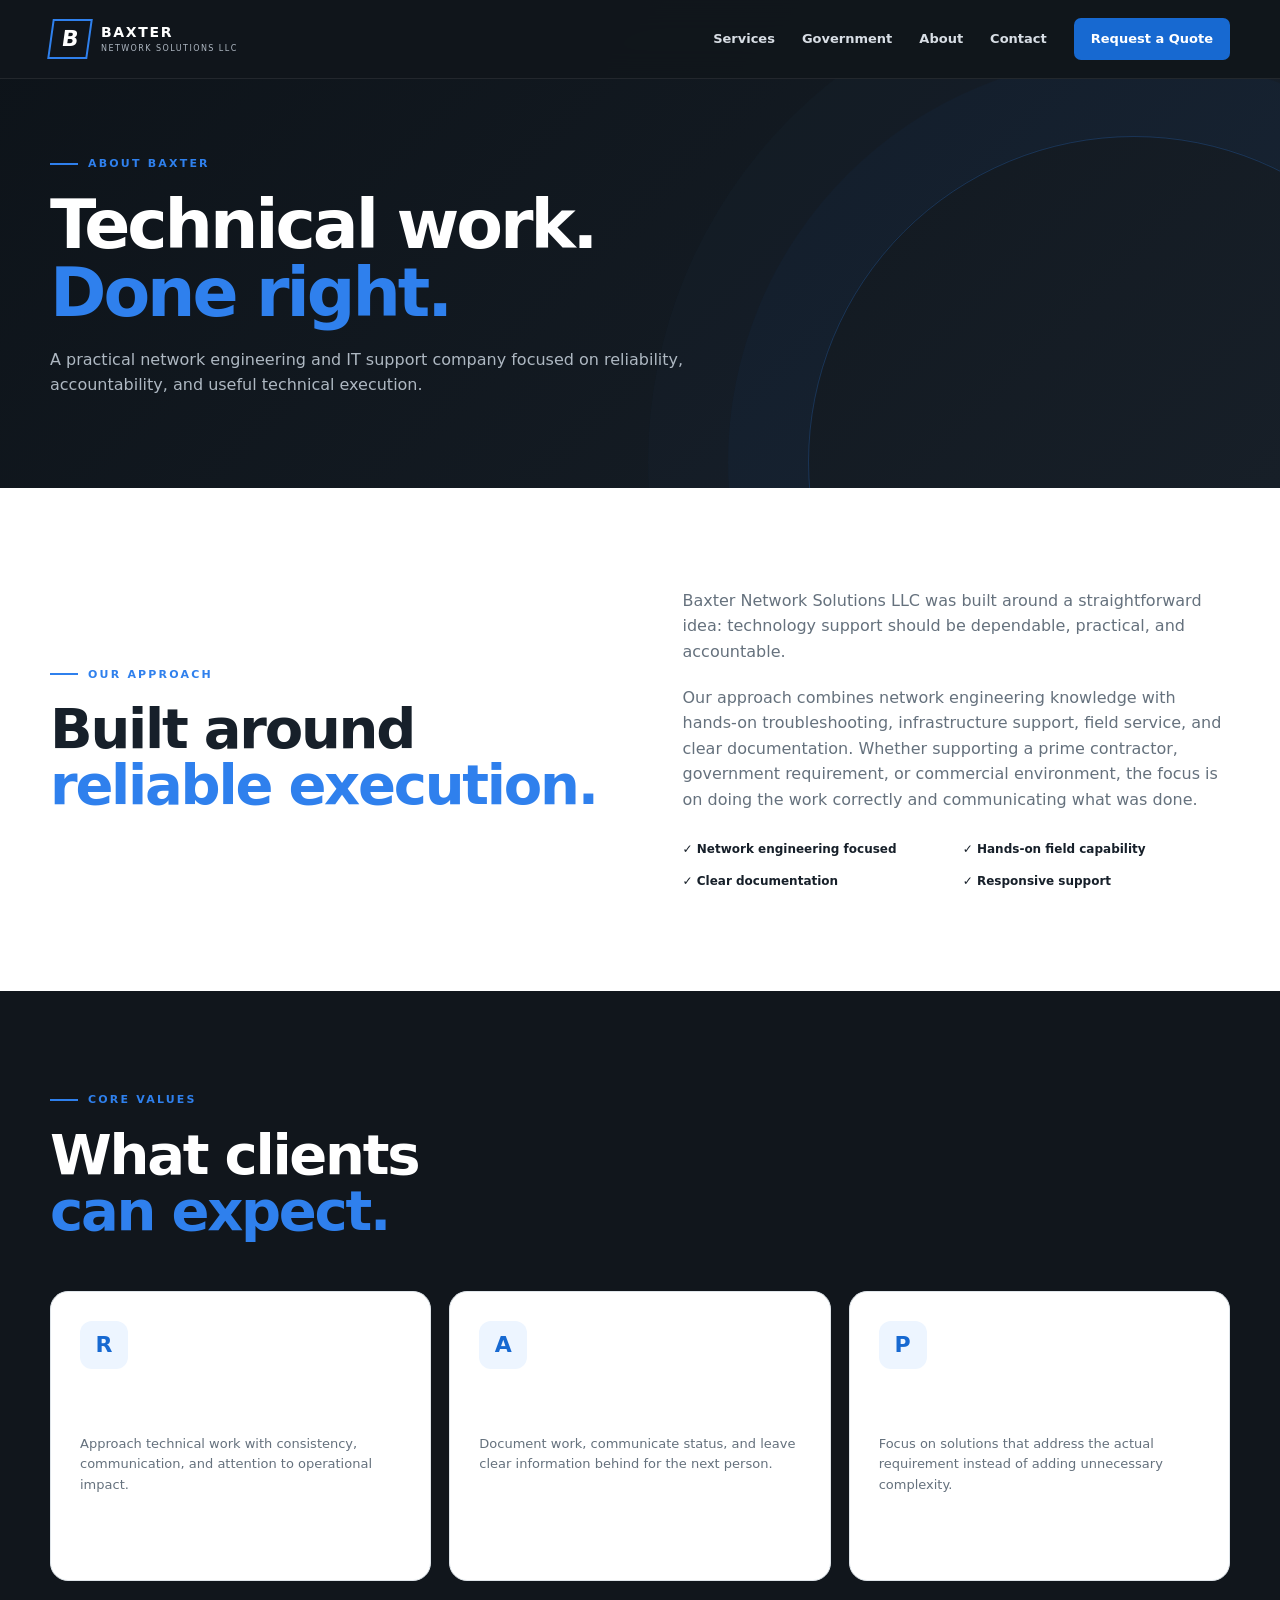
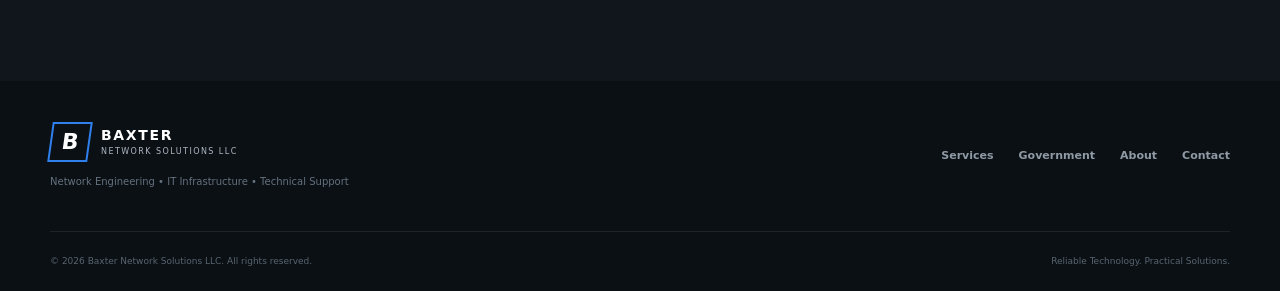
==== about.html @ efc76670 "Add files via upload" ====
<!DOCTYPE html><html lang="en"><head><meta charset="UTF-8"><meta name="viewport" content="width=device-width,initial-scale=1.0"><meta name="description" content="About | Baxter Network Solutions LLC"><meta name="theme-color" content="#11161c"><title>About | Baxter Network Solutions LLC</title><link rel="stylesheet" href="styles.css"></head><body><header class="site-header"><div class="container nav-wrap"><a class="brand" href="index.html"><span class="brand-mark">B</span><span class="brand-text"><strong>BAXTER</strong><small>NETWORK SOLUTIONS LLC</small></span></a><button class="menu-toggle" aria-label="Open navigation" aria-expanded="false"><span></span><span></span><span></span></button><nav class="nav"><a href="services.html">Services</a><a href="government.html">Government</a><a href="about.html">About</a><a href="contact.html">Contact</a><a class="nav-cta" href="contact.html">Request a Quote</a></nav></div></header>
<section class="page-title"><div class="container"><p class="eyebrow"><span></span> ABOUT BAXTER</p><h1>Technical work.<br><em>Done right.</em></h1><p>A practical network engineering and IT support company focused on reliability, accountability, and useful technical execution.</p></div></section>
<section class="section"><div class="container split"><div class="reveal"><p class="eyebrow"><span></span> OUR APPROACH</p><h2>Built around<br><em>reliable execution.</em></h2></div><div class="reveal"><p class="muted">Baxter Network Solutions LLC was built around a straightforward idea: technology support should be dependable, practical, and accountable.</p><p class="muted" style="margin-top:20px">Our approach combines network engineering knowledge with hands-on troubleshooting, infrastructure support, field service, and clear documentation. Whether supporting a prime contractor, government requirement, or commercial environment, the focus is on doing the work correctly and communicating what was done.</p><div class="check-list"><div>✓ Network engineering focused</div><div>✓ Hands-on field capability</div><div>✓ Clear documentation</div><div>✓ Responsive support</div></div></div></div></section>
<section class="section dark"><div class="container"><div class="section-head reveal"><div><p class="eyebrow"><span></span> CORE VALUES</p><h2>What clients<br><em>can expect.</em></h2></div></div><div class="cards"><article class="card reveal"><div class="icon">R</div><h3>Reliability</h3><p>Approach technical work with consistency, communication, and attention to operational impact.</p></article><article class="card reveal"><div class="icon">A</div><h3>Accountability</h3><p>Document work, communicate status, and leave clear information behind for the next person.</p></article><article class="card reveal"><div class="icon">P</div><h3>Practicality</h3><p>Focus on solutions that address the actual requirement instead of adding unnecessary complexity.</p></article></div></div></section>
<footer class="footer"><div class="container footer-top"><div class="footer-brand"><a class="brand" href="index.html"><span class="brand-mark">B</span><span class="brand-text"><strong>BAXTER</strong><small>NETWORK SOLUTIONS LLC</small></span></a><p>Network Engineering • IT Infrastructure • Technical Support</p></div><div class="footer-links"><a href="services.html">Services</a><a href="government.html">Government</a><a href="about.html">About</a><a href="contact.html">Contact</a></div></div><div class="container footer-bottom"><span>© <span id="year"></span> Baxter Network Solutions LLC. All rights reserved.</span><span>Reliable Technology. Practical Solutions.</span></div></footer><script src="script.js"></script></body></html>
---- styles.css ----
:root{--blue:#1769d1;--bright:#2f80ed;--silver:#aeb7c2;--light:#e4e9ee;--dark:#11161c;--dark2:#171e26;--dark3:#202a34;--text:#17202a;--muted:#65717d;--white:#fff;--max:1180px;--shadow:0 24px 70px rgba(17,22,28,.12)}
*{box-sizing:border-box;margin:0;padding:0}html{scroll-behavior:smooth}body{font-family:Inter,ui-sans-serif,system-ui,-apple-system,"Segoe UI",sans-serif;color:var(--text);line-height:1.6;overflow-x:hidden}a{text-decoration:none;color:inherit}.container{width:min(calc(100% - 40px),var(--max));margin:auto}
.site-header{position:fixed;top:0;left:0;right:0;z-index:1000;background:rgba(17,22,28,.96);backdrop-filter:blur(15px);border-bottom:1px solid rgba(255,255,255,.08)}.nav-wrap{min-height:78px;display:flex;align-items:center;justify-content:space-between}.brand{display:inline-flex;align-items:center;gap:11px;color:#fff}.brand-mark{width:40px;height:40px;display:grid;place-items:center;border:2px solid var(--bright);font-weight:900;font-size:22px;transform:skew(-8deg)}.brand-text{display:grid;line-height:1}.brand-text strong{letter-spacing:.12em;font-size:14px}.brand-text small{color:var(--silver);font-size:8px;letter-spacing:.18em;margin-top:6px}.nav{display:flex;align-items:center;gap:27px;color:#d8dee5;font-size:13px;font-weight:700}.nav a:hover{color:#fff}.nav-cta{background:var(--blue);padding:11px 17px;border-radius:7px;color:#fff!important}.menu-toggle{display:none;background:none;border:0;width:42px}.menu-toggle span{display:block;height:2px;background:#fff;margin:6px 0}
.hero{min-height:650px;padding-top:78px;background:radial-gradient(circle at 75% 45%,rgba(47,128,237,.22),transparent 27%),linear-gradient(135deg,#0d1319,#171f28 62%,#10161c);color:#fff;position:relative;overflow:hidden}.hero:after{content:"";position:absolute;inset:0;opacity:.12;background-image:linear-gradient(rgba(255,255,255,.2) 1px,transparent 1px),linear-gradient(90deg,rgba(255,255,255,.2) 1px,transparent 1px);background-size:55px 55px;mask-image:linear-gradient(to right,black,transparent 80%)}.hero-inner{min-height:572px;display:flex;align-items:center;position:relative;z-index:1}.eyebrow{color:var(--bright);font-size:11px;font-weight:850;letter-spacing:.2em;display:flex;align-items:center;gap:10px;margin-bottom:18px}.eyebrow span{width:28px;height:2px;background:currentColor}.hero h1{font-size:clamp(44px,6vw,72px);line-height:.98;letter-spacing:-.045em;max-width:820px}.hero h1 em,h1 em,h2 em{font-style:normal;color:var(--bright)}.hero p.lead{max-width:690px;color:#bdc6cf;font-size:17px;margin:25px 0 30px}.actions{display:flex;flex-wrap:wrap;gap:12px}.btn{display:inline-flex;align-items:center;justify-content:center;gap:12px;border-radius:7px;padding:14px 20px;font-size:13px;font-weight:850;transition:.25s}.btn-primary{background:var(--blue);color:#fff;box-shadow:0 12px 30px rgba(23,105,209,.28)}.btn-primary:hover{background:var(--bright);transform:translateY(-2px)}.btn-outline{border:1px solid rgba(255,255,255,.22);color:#fff}.btn-outline:hover{border-color:var(--bright);background:rgba(47,128,237,.08)}
.page-title{padding:155px 0 90px;background:linear-gradient(135deg,#0d1319,#171f28);color:#fff;position:relative;overflow:hidden}.page-title:after{content:"";position:absolute;right:-180px;bottom:-300px;width:650px;height:650px;border:1px solid rgba(47,128,237,.25);border-radius:50%;box-shadow:0 0 0 80px rgba(47,128,237,.03),0 0 0 160px rgba(47,128,237,.02)}.page-title h1{font-size:clamp(44px,6vw,68px);line-height:1;letter-spacing:-.045em;position:relative;z-index:1}.page-title p:not(.eyebrow){color:#aeb8c2;max-width:720px;margin-top:20px;position:relative;z-index:1}
.section{padding:100px 0}.section h2{font-size:clamp(36px,4.5vw,56px);line-height:1;letter-spacing:-.04em}.muted{color:var(--muted)}.section-head{display:grid;grid-template-columns:1fr .75fr;gap:60px;align-items:end;margin-bottom:52px}.section-head>p{color:var(--muted);font-size:15px}
.cards{display:grid;grid-template-columns:repeat(3,1fr);gap:18px}.card{border:1px solid #dfe5ea;border-radius:18px;padding:29px;min-height:290px;background:#fff;transition:.3s}.card:hover{transform:translateY(-6px);box-shadow:var(--shadow);border-color:#bfd6f5}.icon{width:48px;height:48px;border-radius:12px;background:#edf5ff;color:var(--blue);display:grid;place-items:center;font-size:22px;font-weight:900;margin-bottom:23px}.card h3{font-size:20px;margin-bottom:10px}.card p{font-size:13px;color:var(--muted);margin-bottom:18px}.card a{font-size:11px;color:var(--blue);font-weight:850}
.dark{background:var(--dark);color:#fff}.dark .muted{color:#aab5c0}.split{display:grid;grid-template-columns:1fr 1fr;gap:85px;align-items:center}.check-list{display:grid;grid-template-columns:1fr 1fr;gap:13px;margin-top:27px}.check-list div{font-size:12px;font-weight:750}.check-list span{color:var(--bright);margin-right:7px}
.panel{background:#171e26;border:1px solid rgba(255,255,255,.1);border-radius:18px;overflow:hidden}.panel-head{display:flex;justify-content:space-between;padding:18px 22px;border-bottom:1px solid rgba(255,255,255,.08);font-size:9px;letter-spacing:.15em;color:#8e9aa6}.panel-row{display:flex;justify-content:space-between;gap:20px;padding:18px 22px;border-bottom:1px solid rgba(255,255,255,.07);font-size:12px}.panel-row span{color:#8e9aa6}.panel-row strong{color:#f3f6f8}.badge{color:#71d99c}.badge i{display:inline-block;width:6px;height:6px;background:#71d99c;border-radius:50%;margin-right:6px}
.contact{background:#eef3f7}.contact-grid{display:grid;grid-template-columns:1fr .8fr;gap:80px;align-items:center}.contact-card{background:#fff;border-radius:18px;padding:28px;box-shadow:var(--shadow)}.contact-item{display:flex;align-items:center;gap:15px;padding:14px 0;border-bottom:1px solid #e7ebef}.contact-icon{width:40px;height:40px;border-radius:10px;background:#edf5ff;color:var(--blue);display:grid;place-items:center;font-weight:900}.contact-item span:last-child{display:grid;gap:2px}.contact-item small{font-size:8px;letter-spacing:.16em;color:#8996a2}.contact-item strong{font-size:13px;overflow-wrap:anywhere}.full{width:100%;margin-top:20px}
.footer{background:#0b1015;color:#8f9aa5}.footer-top{min-height:150px;display:flex;justify-content:space-between;align-items:center;gap:30px}.footer-brand p{font-size:10px;margin-top:12px;color:#64717d}.footer-links{display:flex;gap:25px;font-size:11px;font-weight:700}.footer-links a:hover{color:#fff}.footer-bottom{border-top:1px solid rgba(255,255,255,.08);min-height:60px;display:flex;align-items:center;justify-content:space-between;font-size:9px;color:#596570}
.form-grid{display:grid;grid-template-columns:1fr 1fr;gap:16px}.field{display:grid;gap:7px}.field.full-field{grid-column:1/-1}.field label{font-size:10px;font-weight:850;letter-spacing:.1em;text-transform:uppercase}.field input,.field select,.field textarea{width:100%;border:1px solid #d8e0e6;border-radius:8px;padding:13px;font:inherit;font-size:13px;outline:none}.field input:focus,.field select:focus,.field textarea:focus{border-color:var(--blue);box-shadow:0 0 0 3px rgba(47,128,237,.1)}.field textarea{min-height:140px;resize:vertical}
.reveal{opacity:0;transform:translateY(20px);transition:.7s}.reveal.visible{opacity:1;transform:none}
@media(max-width:900px){.nav{display:none;position:absolute;top:78px;left:14px;right:14px;background:#11161c;padding:18px;border:1px solid rgba(255,255,255,.1);border-radius:12px;flex-direction:column;align-items:stretch}.nav.open{display:flex}.nav a{padding:9px}.nav-cta{text-align:center}.menu-toggle{display:block}.section-head,.split,.contact-grid{grid-template-columns:1fr;gap:35px}.cards{grid-template-columns:repeat(2,1fr)}.hero-inner{min-height:560px}}
@media(max-width:620px){.container{width:min(calc(100% - 28px),var(--max))}.hero h1,.page-title h1{font-size:44px}.cards{grid-template-columns:1fr}.check-list,.form-grid{grid-template-columns:1fr}.field.full-field{grid-column:auto}.footer-top,.footer-bottom{flex-direction:column;align-items:flex-start;justify-content:center;padding:25px 0}.footer-links{flex-wrap:wrap}.section{padding:78px 0}}
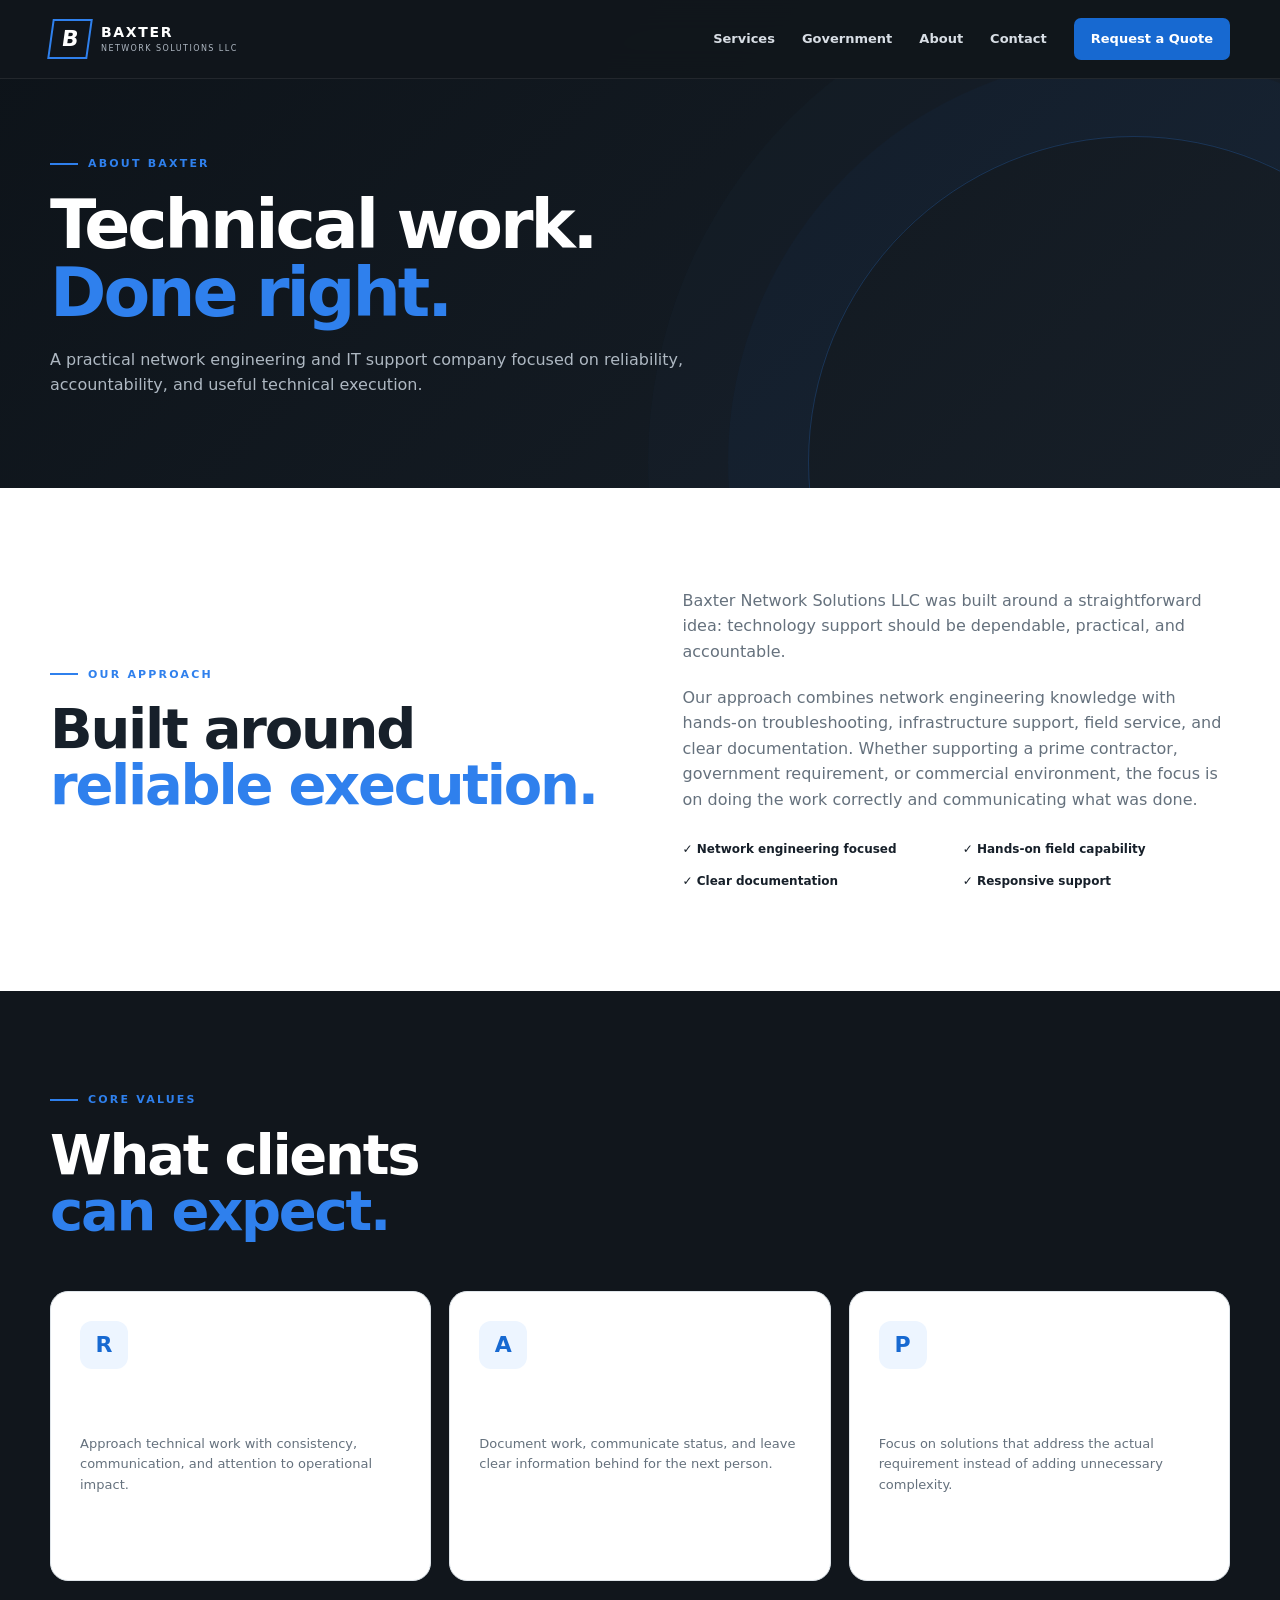
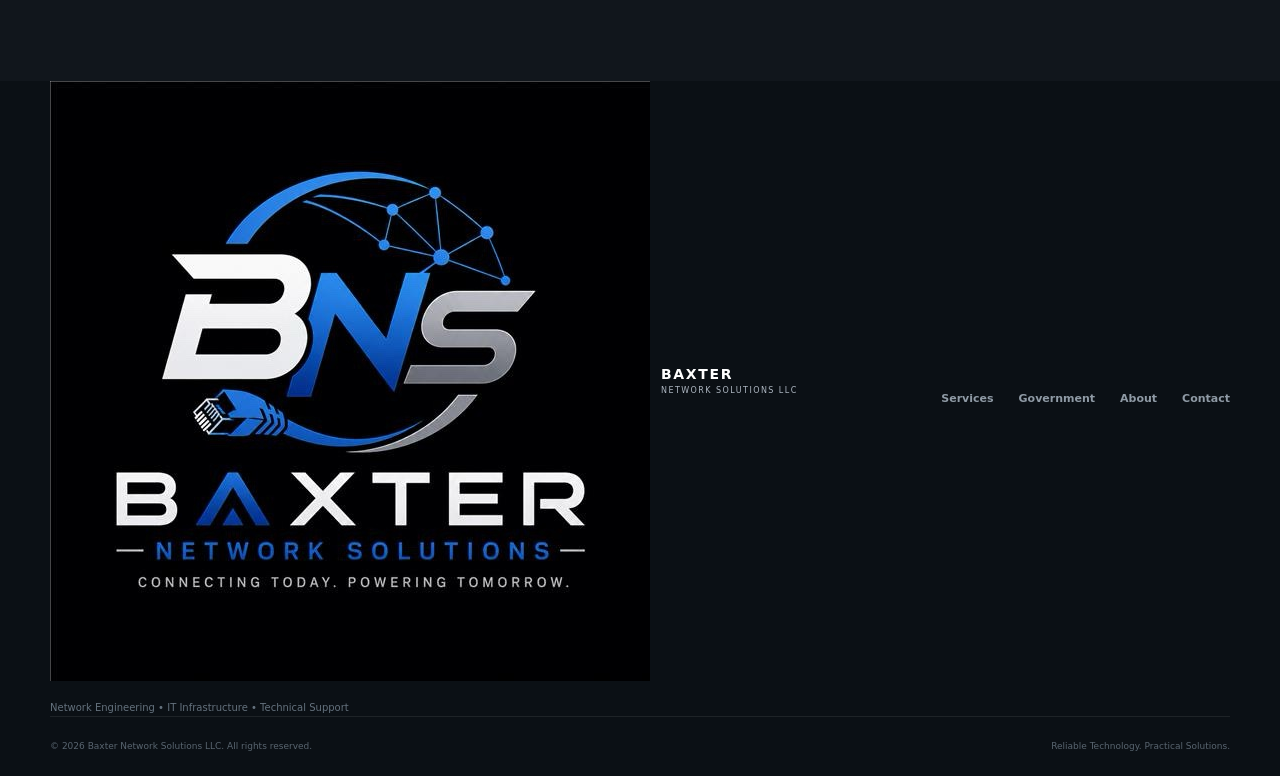
==== commit 4131106c: "Update about.html" ====
--- a/about.html
+++ b/about.html
@@ -2,4 +2,12 @@
 <section class="page-title"><div class="container"><p class="eyebrow"><span></span> ABOUT BAXTER</p><h1>Technical work.<br><em>Done right.</em></h1><p>A practical network engineering and IT support company focused on reliability, accountability, and useful technical execution.</p></div></section>
 <section class="section"><div class="container split"><div class="reveal"><p class="eyebrow"><span></span> OUR APPROACH</p><h2>Built around<br><em>reliable execution.</em></h2></div><div class="reveal"><p class="muted">Baxter Network Solutions LLC was built around a straightforward idea: technology support should be dependable, practical, and accountable.</p><p class="muted" style="margin-top:20px">Our approach combines network engineering knowledge with hands-on troubleshooting, infrastructure support, field service, and clear documentation. Whether supporting a prime contractor, government requirement, or commercial environment, the focus is on doing the work correctly and communicating what was done.</p><div class="check-list"><div>✓ Network engineering focused</div><div>✓ Hands-on field capability</div><div>✓ Clear documentation</div><div>✓ Responsive support</div></div></div></div></section>
 <section class="section dark"><div class="container"><div class="section-head reveal"><div><p class="eyebrow"><span></span> CORE VALUES</p><h2>What clients<br><em>can expect.</em></h2></div></div><div class="cards"><article class="card reveal"><div class="icon">R</div><h3>Reliability</h3><p>Approach technical work with consistency, communication, and attention to operational impact.</p></article><article class="card reveal"><div class="icon">A</div><h3>Accountability</h3><p>Document work, communicate status, and leave clear information behind for the next person.</p></article><article class="card reveal"><div class="icon">P</div><h3>Practicality</h3><p>Focus on solutions that address the actual requirement instead of adding unnecessary complexity.</p></article></div></div></section>
-<footer class="footer"><div class="container footer-top"><div class="footer-brand"><a class="brand" href="index.html"><span class="brand-mark">B</span><span class="brand-text"><strong>BAXTER</strong><small>NETWORK SOLUTIONS LLC</small></span></a><p>Network Engineering • IT Infrastructure • Technical Support</p></div><div class="footer-links"><a href="services.html">Services</a><a href="government.html">Government</a><a href="about.html">About</a><a href="contact.html">Contact</a></div></div><div class="container footer-bottom"><span>© <span id="year"></span> Baxter Network Solutions LLC. All rights reserved.</span><span>Reliable Technology. Practical Solutions.</span></div></footer><script src="script.js"></script></body></html>+<footer class="footer"><div class="container footer-top"><div class="footer-brand"><a class="brand" href="index.html"
+   aria-label="Baxter Network Solutions home">
+  <img src="Logo.jpg"
+       alt="Baxter Network Solutions LLC logo">
+  <span class="brand-text">
+    <strong>BAXTER</strong>
+    <small>NETWORK SOLUTIONS LLC</small>
+  </span>
+</a><p>Network Engineering • IT Infrastructure • Technical Support</p></div><div class="footer-links"><a href="services.html">Services</a><a href="government.html">Government</a><a href="about.html">About</a><a href="contact.html">Contact</a></div></div><div class="container footer-bottom"><span>© <span id="year"></span> Baxter Network Solutions LLC. All rights reserved.</span><span>Reliable Technology. Practical Solutions.</span></div></footer><script src="script.js"></script></body></html>
--- a/styles.css
+++ b/styles.css
@@ -14,3 +14,206 @@
 .reveal{opacity:0;transform:translateY(20px);transition:.7s}.reveal.visible{opacity:1;transform:none}
 @media(max-width:900px){.nav{display:none;position:absolute;top:78px;left:14px;right:14px;background:#11161c;padding:18px;border:1px solid rgba(255,255,255,.1);border-radius:12px;flex-direction:column;align-items:stretch}.nav.open{display:flex}.nav a{padding:9px}.nav-cta{text-align:center}.menu-toggle{display:block}.section-head,.split,.contact-grid{grid-template-columns:1fr;gap:35px}.cards{grid-template-columns:repeat(2,1fr)}.hero-inner{min-height:560px}}
 @media(max-width:620px){.container{width:min(calc(100% - 28px),var(--max))}.hero h1,.page-title h1{font-size:44px}.cards{grid-template-columns:1fr}.check-list,.form-grid{grid-template-columns:1fr}.field.full-field{grid-column:auto}.footer-top,.footer-bottom{flex-direction:column;align-items:flex-start;justify-content:center;padding:25px 0}.footer-links{flex-wrap:wrap}.section{padding:78px 0}}
+
+/* Mobile hero layout repair — preserve existing animations */
+@media (max-width: 620px) {
+  .hero {
+    overflow: hidden;
+  }
+
+  .hero-inner {
+    display: flex;
+    flex-direction: column;
+    align-items: stretch;
+    justify-content: center;
+    gap: 28px;
+    min-height: auto;
+    padding-top: 110px;
+    padding-bottom: 60px;
+  }
+
+  .hero-inner > * {
+    width: 100%;
+    max-width: 100%;
+    min-width: 0;
+    margin-left: 0;
+    margin-right: 0;
+  }
+
+  .hero h1 {
+    max-width: 100%;
+    font-size: clamp(38px, 10vw, 48px);
+    overflow-wrap: anywhere;
+  }
+
+  .hero .lead {
+    width: 100%;
+    max-width: 100%;
+    overflow-wrap: anywhere;
+  }
+
+  .hero .eyebrow {
+    max-width: 100%;
+    font-size: 10px;
+    letter-spacing: 0.12em;
+    overflow-wrap: anywhere;
+  }
+
+  .hero .actions {
+    display: flex;
+    flex-wrap: wrap;
+    gap: 12px;
+  }
+
+  .hero .actions .btn {
+    max-width: 100%;
+  }
+}
+
+/* BNS animated orbital logo background */
+.hero {
+  isolation: isolate;
+}
+
+.hero-logo-orbit {
+  position: absolute;
+  z-index: 0;
+  top: 50%;
+  right: 4%;
+  width: min(44vw, 510px);
+  aspect-ratio: 1;
+  transform: translateY(-50%);
+  display: grid;
+  place-items: center;
+  pointer-events: none;
+  opacity: 0.76;
+  -webkit-mask-image: linear-gradient(to right, transparent 0%, black 25%);
+  mask-image: linear-gradient(to right, transparent 0%, black 25%);
+}
+
+.orbit-ring {
+  position: absolute;
+  inset: 8%;
+  border: 1px solid rgba(157, 199, 237, 0.28);
+  border-radius: 50%;
+}
+
+.orbit-ring-one {
+  animation: bns-orbit-spin 34s linear infinite;
+}
+
+.orbit-ring-two {
+  inset: 20%;
+  border-color: rgba(199, 208, 217, 0.38);
+  border-style: dashed;
+  animation: bns-orbit-spin 48s linear infinite reverse;
+}
+
+.orbit-ring-three {
+  inset: 32%;
+  border: 1px solid rgba(64, 139, 224, 0.55);
+  box-shadow: 0 0 30px rgba(47, 128, 237, 0.12);
+  animation: bns-orbit-pulse 5s ease-in-out infinite;
+}
+
+.orbit-logo {
+  position: relative;
+  z-index: 2;
+  display: grid;
+  place-items: center;
+  width: 27%;
+  aspect-ratio: 1;
+  padding: 10px;
+  border: 1px solid rgba(199, 208, 217, 0.5);
+  border-radius: 24%;
+  background: rgba(16, 25, 35, 0.92);
+  box-shadow:
+    0 0 35px rgba(47, 128, 237, 0.24),
+    0 0 90px rgba(47, 128, 237, 0.12);
+  animation: bns-logo-float 6s ease-in-out infinite;
+}
+
+.orbit-logo img {
+  display: block;
+  width: 100%;
+  height: 100%;
+  object-fit: contain;
+  border-radius: 8%;
+}
+
+.orbit-node {
+  position: absolute;
+  z-index: 3;
+  width: 10px;
+  height: 10px;
+  border: 2px solid #a9c9e8;
+  border-radius: 50%;
+  background: #2f80ed;
+  box-shadow: 0 0 16px rgba(47, 128, 237, 0.85);
+}
+
+.orbit-node-one {
+  top: 12%;
+  left: 45%;
+  animation: bns-node-glow 3s ease-in-out infinite;
+}
+
+.orbit-node-two {
+  right: 12%;
+  bottom: 28%;
+  animation: bns-node-glow 3s ease-in-out 1s infinite;
+}
+
+.orbit-node-three {
+  left: 16%;
+  bottom: 24%;
+  animation: bns-node-glow 3s ease-in-out 2s infinite;
+}
+
+@keyframes bns-orbit-spin {
+  to { rotate: 360deg; }
+}
+
+@keyframes bns-logo-float {
+  0%, 100% { translate: 0 0; }
+  50% { translate: 0 -9px; }
+}
+
+@keyframes bns-orbit-pulse {
+  0%, 100% { scale: 1; opacity: 0.65; }
+  50% { scale: 1.06; opacity: 1; }
+}
+
+@keyframes bns-node-glow {
+  0%, 100% { opacity: 0.55; }
+  50% { opacity: 1; box-shadow: 0 0 24px #2f80ed; }
+}
+
+/* Keep the effect behind text on smaller screens */
+@media (max-width: 620px) {
+  .hero-logo-orbit {
+    top: 40%;
+    right: -22%;
+    width: 90vw;
+    opacity: 0.25;
+    -webkit-mask-image: none;
+    mask-image: none;
+  }
+
+  .orbit-logo {
+    width: 25%;
+    padding: 7px;
+  }
+
+  .orbit-node {
+    width: 7px;
+    height: 7px;
+  }
+}
+
+@media (prefers-reduced-motion: reduce) {
+  .hero-logo-orbit *,
+  .orbit-logo {
+    animation: none !important;
+  }
+}
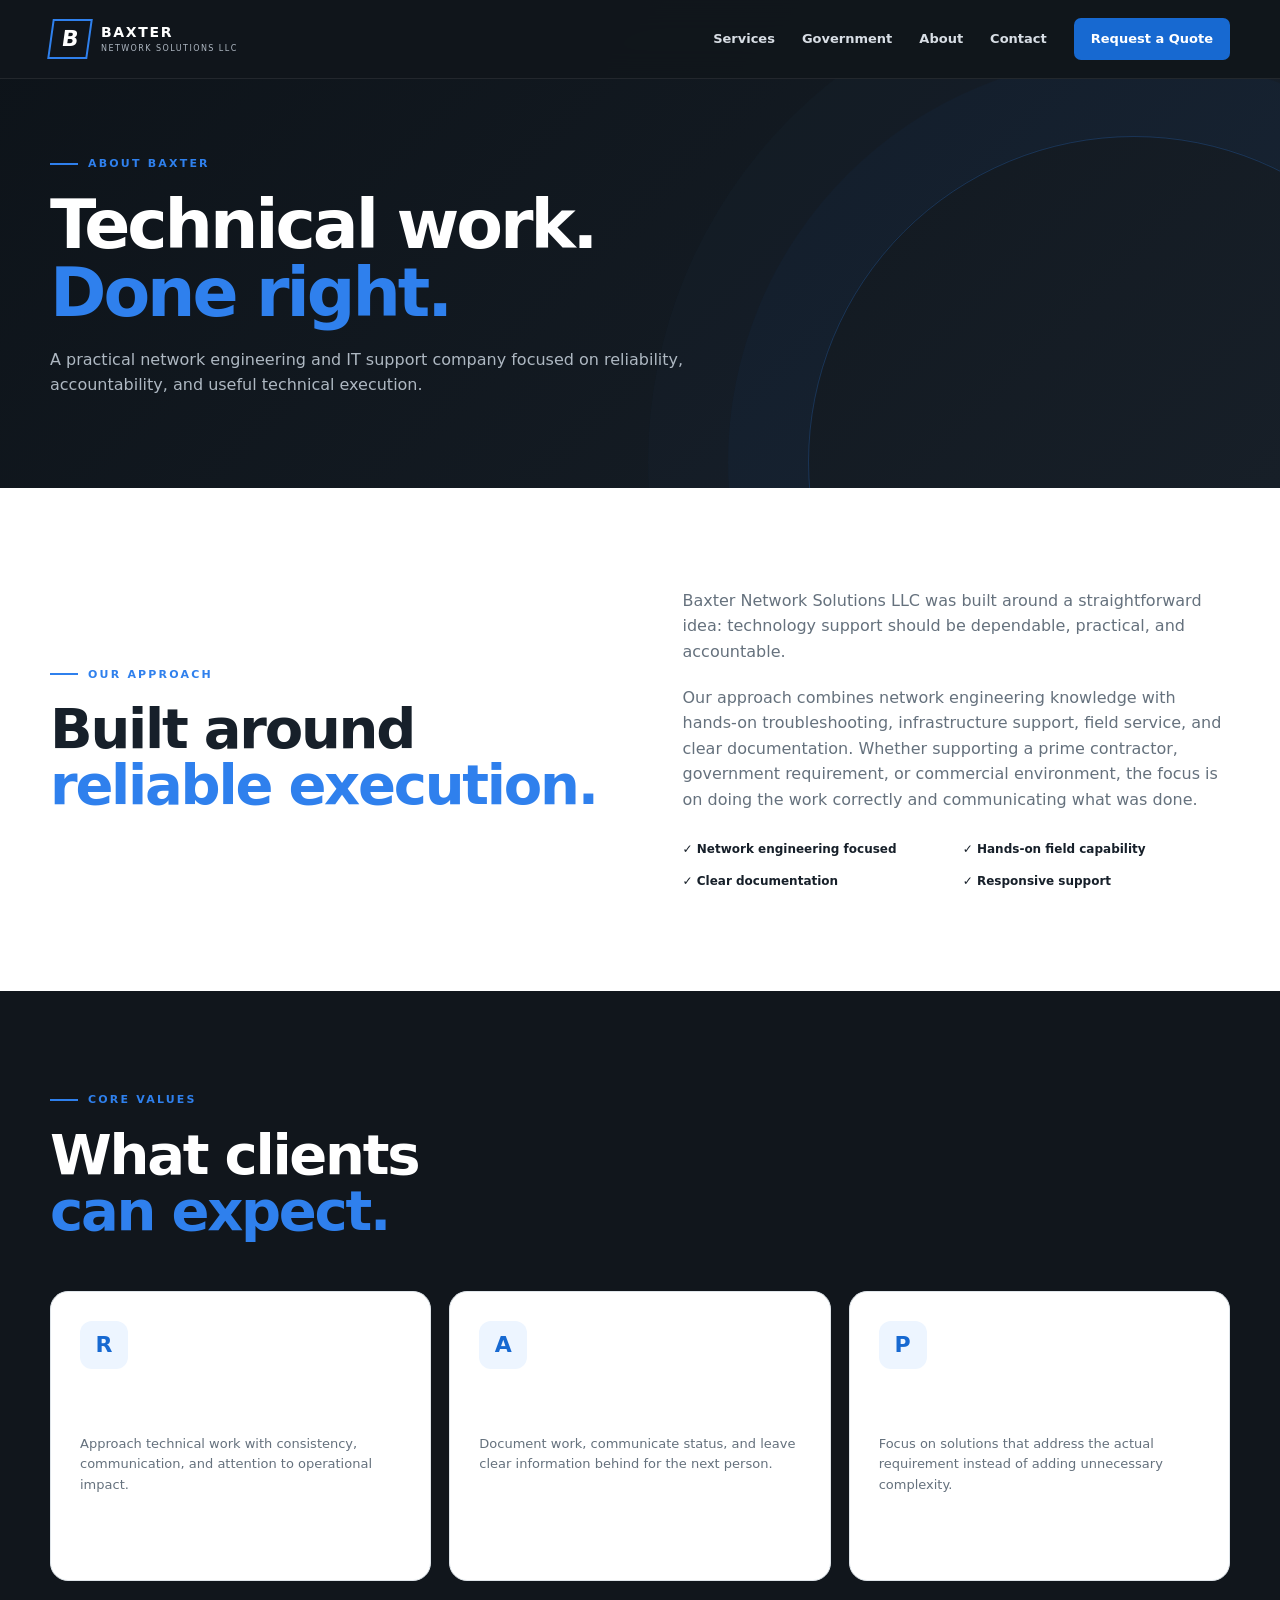
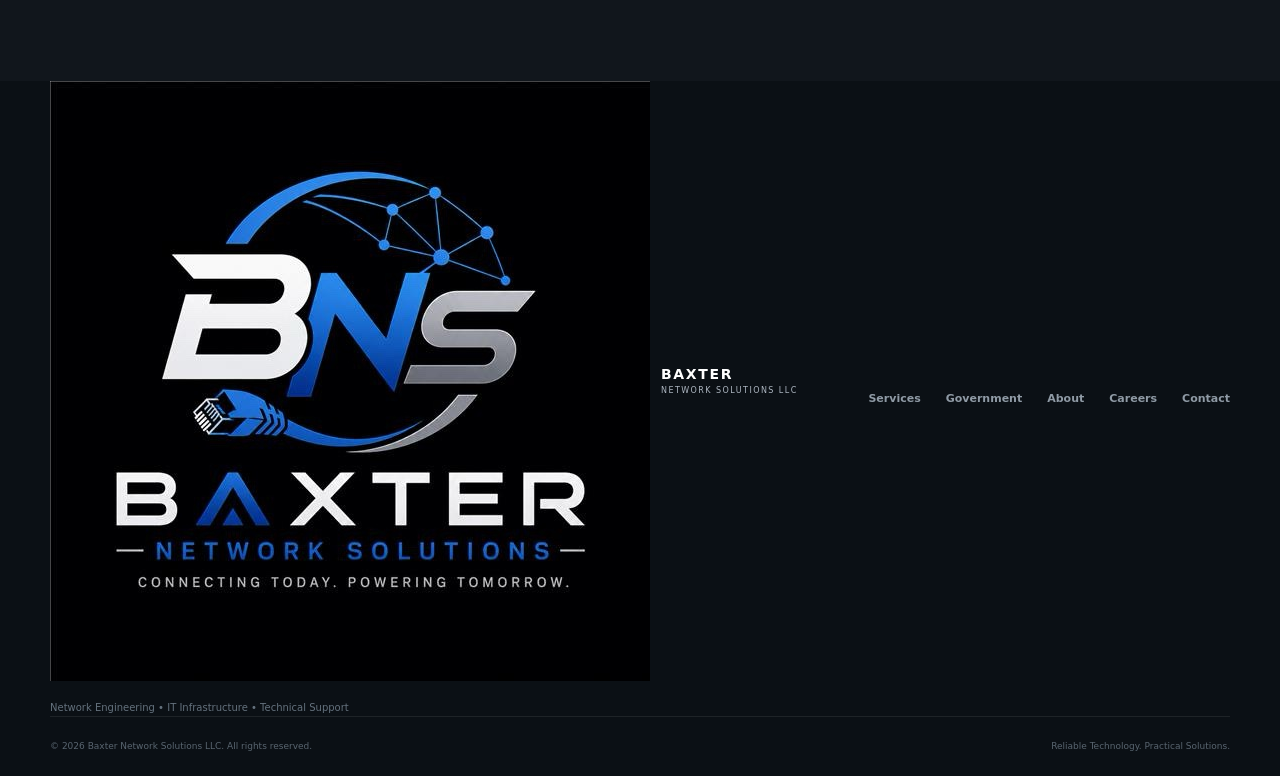
==== commit 5f7f1b43: "Update about.html" ====
--- a/about.html
+++ b/about.html
@@ -10,4 +10,4 @@
     <strong>BAXTER</strong>
     <small>NETWORK SOLUTIONS LLC</small>
   </span>
-</a><p>Network Engineering • IT Infrastructure • Technical Support</p></div><div class="footer-links"><a href="services.html">Services</a><a href="government.html">Government</a><a href="about.html">About</a><a href="contact.html">Contact</a></div></div><div class="container footer-bottom"><span>© <span id="year"></span> Baxter Network Solutions LLC. All rights reserved.</span><span>Reliable Technology. Practical Solutions.</span></div></footer><script src="script.js"></script></body></html>
+</a><p>Network Engineering • IT Infrastructure • Technical Support</p></div><div class="footer-links"><a href="services.html">Services</a><a href="government.html">Government</a><a href="about.html">About</a><a href="careers.html">Careers</a><a href="contact.html">Contact</a></div></div><div class="container footer-bottom"><span>© <span id="year"></span> Baxter Network Solutions LLC. All rights reserved.</span><span>Reliable Technology. Practical Solutions.</span></div></footer><script src="script.js"></script></body></html>
--- a/styles.css
+++ b/styles.css
@@ -216,4 +216,23 @@
   .orbit-logo {
     animation: none !important;
   }
-}
+ /* Consistent company logo across every page */
+.brand img {
+  display: block;
+  width: 46px;
+  height: 46px;
+  object-fit: contain;
+  flex-shrink: 0;
+}
+
+.footer .brand img {
+  width: 50px;
+  height: 50px;
+  object-fit: contain;
+  border-radius: 5px;
+}
+
+.brand-mark {
+  display: none;
+} 
+}
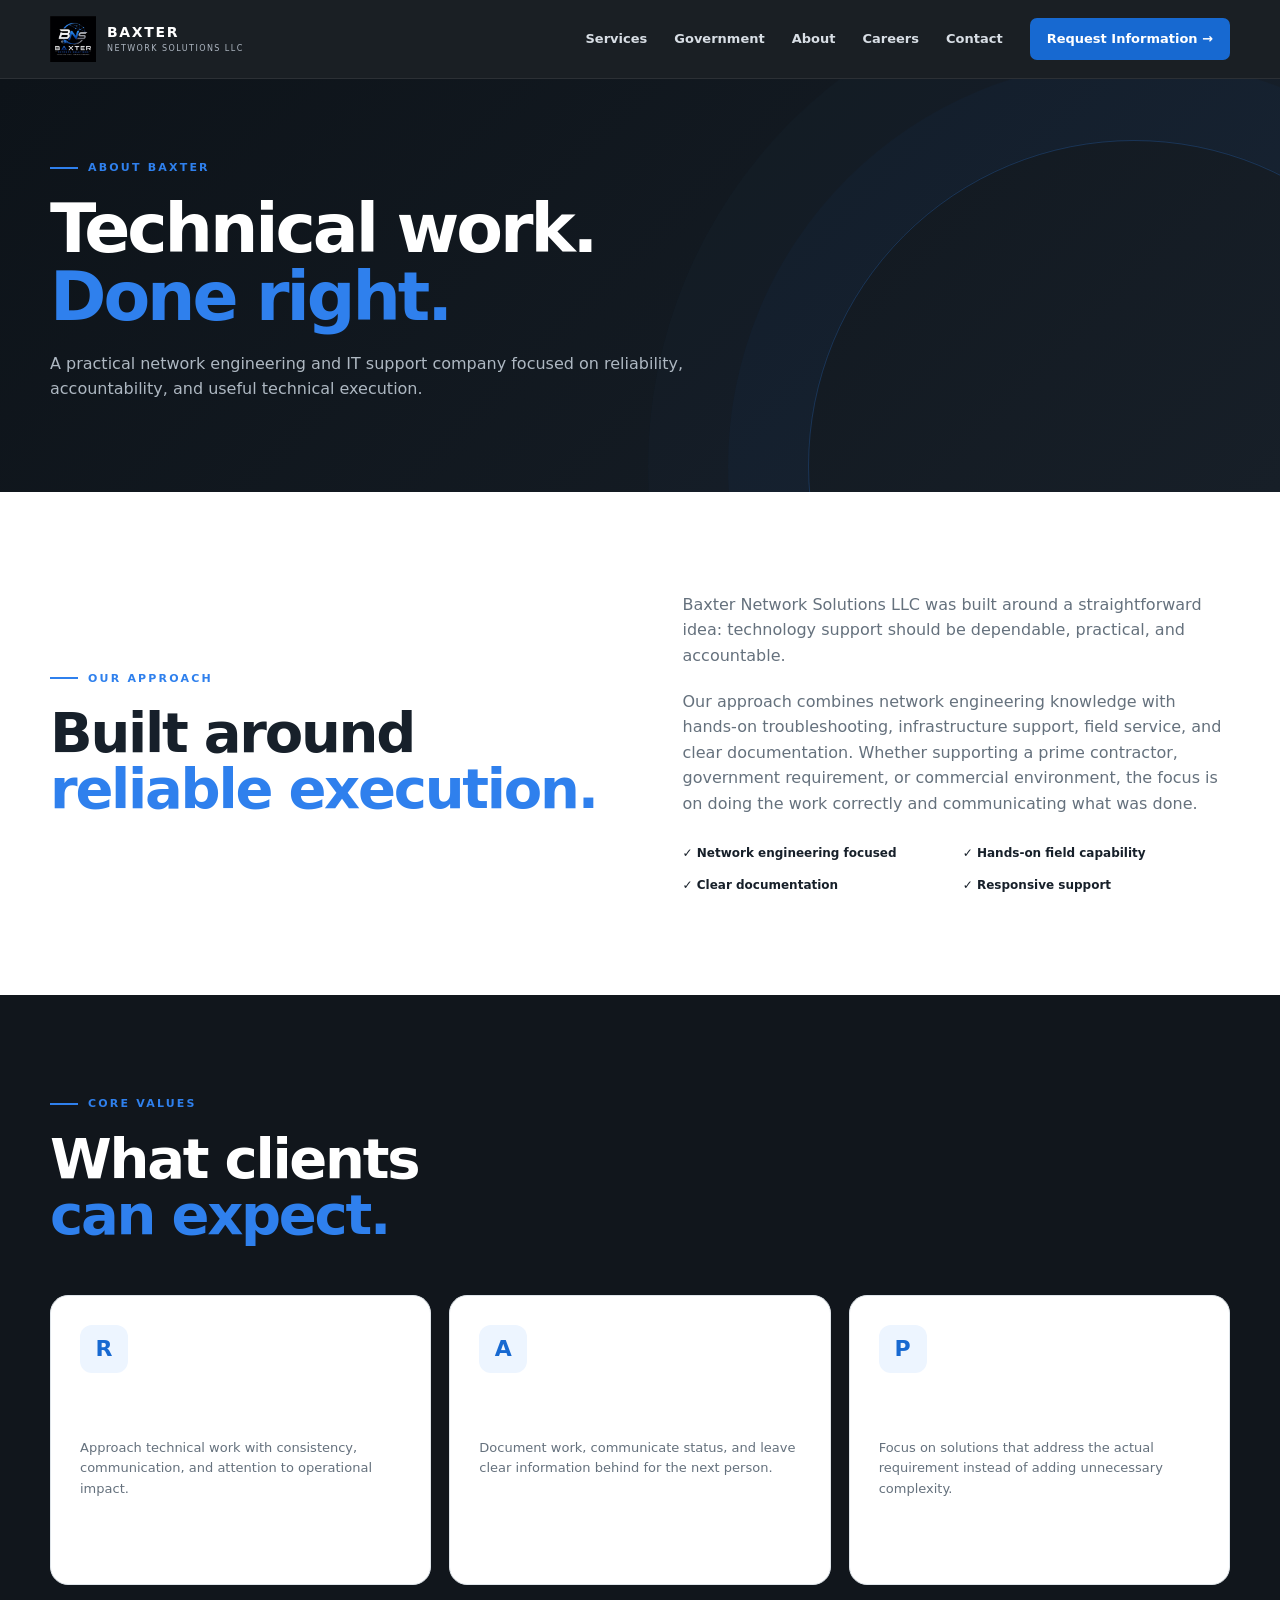
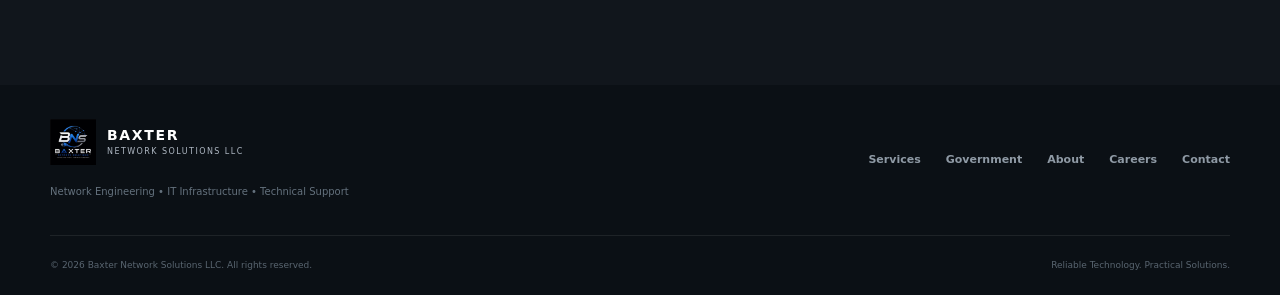
==== commit c3e78a77: "Update about.html" ====
--- a/about.html
+++ b/about.html
@@ -1,4 +1,29 @@
-<!DOCTYPE html><html lang="en"><head><meta charset="UTF-8"><meta name="viewport" content="width=device-width,initial-scale=1.0"><meta name="description" content="About | Baxter Network Solutions LLC"><meta name="theme-color" content="#11161c"><title>About | Baxter Network Solutions LLC</title><link rel="stylesheet" href="styles.css"></head><body><header class="site-header"><div class="container nav-wrap"><a class="brand" href="index.html"><span class="brand-mark">B</span><span class="brand-text"><strong>BAXTER</strong><small>NETWORK SOLUTIONS LLC</small></span></a><button class="menu-toggle" aria-label="Open navigation" aria-expanded="false"><span></span><span></span><span></span></button><nav class="nav"><a href="services.html">Services</a><a href="government.html">Government</a><a href="about.html">About</a><a href="contact.html">Contact</a><a class="nav-cta" href="contact.html">Request a Quote</a></nav></div></header>
+<!DOCTYPE html><html lang="en"><head><meta charset="UTF-8"><meta name="viewport" content="width=device-width,initial-scale=1.0"><meta name="description" content="About | Baxter Network Solutions LLC"><meta name="theme-color" content="#11161c"><title>About | Baxter Network Solutions LLC</title><link rel="stylesheet" href="styles.css"></head><body>
+<header class="site-header">
+  <div class="container nav-wrap">
+    <a class="brand" href="index.html" aria-label="Baxter Network Solutions home">
+      <img src="Logo.jpg" alt="Baxter Network Solutions LLC logo">
+      <span class="brand-text">
+        <strong>BAXTER</strong>
+        <small>NETWORK SOLUTIONS LLC</small>
+      </span>
+    </a>
+
+    <button class="menu-toggle" type="button"
+      aria-label="Open navigation" aria-expanded="false"
+      aria-controls="primary-nav">☰</button>
+
+    <nav class="nav" id="primary-nav" aria-label="Main navigation">
+      <a href="services.html">Services</a>
+      <a href="government.html">Government</a>
+      <a href="about.html">About</a>
+      <a href="careers.html">Careers</a>
+      <a href="contact.html">Contact</a>
+      <a class="nav-cta" href="contact.html">Request Information →</a>
+    </nav>
+  </div>
+</header>
+
 <section class="page-title"><div class="container"><p class="eyebrow"><span></span> ABOUT BAXTER</p><h1>Technical work.<br><em>Done right.</em></h1><p>A practical network engineering and IT support company focused on reliability, accountability, and useful technical execution.</p></div></section>
 <section class="section"><div class="container split"><div class="reveal"><p class="eyebrow"><span></span> OUR APPROACH</p><h2>Built around<br><em>reliable execution.</em></h2></div><div class="reveal"><p class="muted">Baxter Network Solutions LLC was built around a straightforward idea: technology support should be dependable, practical, and accountable.</p><p class="muted" style="margin-top:20px">Our approach combines network engineering knowledge with hands-on troubleshooting, infrastructure support, field service, and clear documentation. Whether supporting a prime contractor, government requirement, or commercial environment, the focus is on doing the work correctly and communicating what was done.</p><div class="check-list"><div>✓ Network engineering focused</div><div>✓ Hands-on field capability</div><div>✓ Clear documentation</div><div>✓ Responsive support</div></div></div></div></section>
 <section class="section dark"><div class="container"><div class="section-head reveal"><div><p class="eyebrow"><span></span> CORE VALUES</p><h2>What clients<br><em>can expect.</em></h2></div></div><div class="cards"><article class="card reveal"><div class="icon">R</div><h3>Reliability</h3><p>Approach technical work with consistency, communication, and attention to operational impact.</p></article><article class="card reveal"><div class="icon">A</div><h3>Accountability</h3><p>Document work, communicate status, and leave clear information behind for the next person.</p></article><article class="card reveal"><div class="icon">P</div><h3>Practicality</h3><p>Focus on solutions that address the actual requirement instead of adding unnecessary complexity.</p></article></div></div></section>
--- a/styles.css
+++ b/styles.css
@@ -1,9 +1,9 @@
 
 :root{--blue:#1769d1;--bright:#2f80ed;--silver:#aeb7c2;--light:#e4e9ee;--dark:#11161c;--dark2:#171e26;--dark3:#202a34;--text:#17202a;--muted:#65717d;--white:#fff;--max:1180px;--shadow:0 24px 70px rgba(17,22,28,.12)}
 *{box-sizing:border-box;margin:0;padding:0}html{scroll-behavior:smooth}body{font-family:Inter,ui-sans-serif,system-ui,-apple-system,"Segoe UI",sans-serif;color:var(--text);line-height:1.6;overflow-x:hidden}a{text-decoration:none;color:inherit}.container{width:min(calc(100% - 40px),var(--max));margin:auto}
-.site-header{position:fixed;top:0;left:0;right:0;z-index:1000;background:rgba(17,22,28,.96);backdrop-filter:blur(15px);border-bottom:1px solid rgba(255,255,255,.08)}.nav-wrap{min-height:78px;display:flex;align-items:center;justify-content:space-between}.brand{display:inline-flex;align-items:center;gap:11px;color:#fff}.brand-mark{width:40px;height:40px;display:grid;place-items:center;border:2px solid var(--bright);font-weight:900;font-size:22px;transform:skew(-8deg)}.brand-text{display:grid;line-height:1}.brand-text strong{letter-spacing:.12em;font-size:14px}.brand-text small{color:var(--silver);font-size:8px;letter-spacing:.18em;margin-top:6px}.nav{display:flex;align-items:center;gap:27px;color:#d8dee5;font-size:13px;font-weight:700}.nav a:hover{color:#fff}.nav-cta{background:var(--blue);padding:11px 17px;border-radius:7px;color:#fff!important}.menu-toggle{display:none;background:none;border:0;width:42px}.menu-toggle span{display:block;height:2px;background:#fff;margin:6px 0}
+.site-header{position:sticky;top:0;left:0;right:0;z-index:1000;background:rgba(17,22,28,.96);backdrop-filter:blur(15px);border-bottom:1px solid rgba(255,255,255,.08)}.nav-wrap{min-height:78px;display:flex;align-items:center;justify-content:space-between}.brand{display:inline-flex;align-items:center;gap:11px;color:#fff}.brand-mark{width:40px;height:40px;display:grid;place-items:center;border:2px solid var(--bright);font-weight:900;font-size:22px;transform:skew(-8deg)}.brand-text{display:grid;line-height:1}.brand-text strong{letter-spacing:.12em;font-size:14px}.brand-text small{color:var(--silver);font-size:8px;letter-spacing:.18em;margin-top:6px}.nav{display:flex;align-items:center;gap:27px;color:#d8dee5;font-size:13px;font-weight:700}.nav a:hover{color:#fff}.nav-cta{background:var(--blue);padding:11px 17px;border-radius:7px;color:#fff!important}.menu-toggle{display:none;background:none;border:0;width:42px}.menu-toggle span{display:block;height:2px;background:#fff;margin:6px 0}
 .hero{min-height:650px;padding-top:78px;background:radial-gradient(circle at 75% 45%,rgba(47,128,237,.22),transparent 27%),linear-gradient(135deg,#0d1319,#171f28 62%,#10161c);color:#fff;position:relative;overflow:hidden}.hero:after{content:"";position:absolute;inset:0;opacity:.12;background-image:linear-gradient(rgba(255,255,255,.2) 1px,transparent 1px),linear-gradient(90deg,rgba(255,255,255,.2) 1px,transparent 1px);background-size:55px 55px;mask-image:linear-gradient(to right,black,transparent 80%)}.hero-inner{min-height:572px;display:flex;align-items:center;position:relative;z-index:1}.eyebrow{color:var(--bright);font-size:11px;font-weight:850;letter-spacing:.2em;display:flex;align-items:center;gap:10px;margin-bottom:18px}.eyebrow span{width:28px;height:2px;background:currentColor}.hero h1{font-size:clamp(44px,6vw,72px);line-height:.98;letter-spacing:-.045em;max-width:820px}.hero h1 em,h1 em,h2 em{font-style:normal;color:var(--bright)}.hero p.lead{max-width:690px;color:#bdc6cf;font-size:17px;margin:25px 0 30px}.actions{display:flex;flex-wrap:wrap;gap:12px}.btn{display:inline-flex;align-items:center;justify-content:center;gap:12px;border-radius:7px;padding:14px 20px;font-size:13px;font-weight:850;transition:.25s}.btn-primary{background:var(--blue);color:#fff;box-shadow:0 12px 30px rgba(23,105,209,.28)}.btn-primary:hover{background:var(--bright);transform:translateY(-2px)}.btn-outline{border:1px solid rgba(255,255,255,.22);color:#fff}.btn-outline:hover{border-color:var(--bright);background:rgba(47,128,237,.08)}
-.page-title{padding:155px 0 90px;background:linear-gradient(135deg,#0d1319,#171f28);color:#fff;position:relative;overflow:hidden}.page-title:after{content:"";position:absolute;right:-180px;bottom:-300px;width:650px;height:650px;border:1px solid rgba(47,128,237,.25);border-radius:50%;box-shadow:0 0 0 80px rgba(47,128,237,.03),0 0 0 160px rgba(47,128,237,.02)}.page-title h1{font-size:clamp(44px,6vw,68px);line-height:1;letter-spacing:-.045em;position:relative;z-index:1}.page-title p:not(.eyebrow){color:#aeb8c2;max-width:720px;margin-top:20px;position:relative;z-index:1}
+.page-title{padding:80px 0 90px;background:linear-gradient(135deg,#0d1319,#171f28);color:#fff;position:relative;overflow:hidden}.page-title:after{content:"";position:absolute;right:-180px;bottom:-300px;width:650px;height:650px;border:1px solid rgba(47,128,237,.25);border-radius:50%;box-shadow:0 0 0 80px rgba(47,128,237,.03),0 0 0 160px rgba(47,128,237,.02)}.page-title h1{font-size:clamp(44px,6vw,68px);line-height:1;letter-spacing:-.045em;position:relative;z-index:1}.page-title p:not(.eyebrow){color:#aeb8c2;max-width:720px;margin-top:20px;position:relative;z-index:1}
 .section{padding:100px 0}.section h2{font-size:clamp(36px,4.5vw,56px);line-height:1;letter-spacing:-.04em}.muted{color:var(--muted)}.section-head{display:grid;grid-template-columns:1fr .75fr;gap:60px;align-items:end;margin-bottom:52px}.section-head>p{color:var(--muted);font-size:15px}
 .cards{display:grid;grid-template-columns:repeat(3,1fr);gap:18px}.card{border:1px solid #dfe5ea;border-radius:18px;padding:29px;min-height:290px;background:#fff;transition:.3s}.card:hover{transform:translateY(-6px);box-shadow:var(--shadow);border-color:#bfd6f5}.icon{width:48px;height:48px;border-radius:12px;background:#edf5ff;color:var(--blue);display:grid;place-items:center;font-size:22px;font-weight:900;margin-bottom:23px}.card h3{font-size:20px;margin-bottom:10px}.card p{font-size:13px;color:var(--muted);margin-bottom:18px}.card a{font-size:11px;color:var(--blue);font-weight:850}
 .dark{background:var(--dark);color:#fff}.dark .muted{color:#aab5c0}.split{display:grid;grid-template-columns:1fr 1fr;gap:85px;align-items:center}.check-list{display:grid;grid-template-columns:1fr 1fr;gap:13px;margin-top:27px}.check-list div{font-size:12px;font-weight:750}.check-list span{color:var(--bright);margin-right:7px}
@@ -211,28 +211,139 @@
   }
 }
 
+
+/* Respect reduced-motion preferences */
 @media (prefers-reduced-motion: reduce) {
   .hero-logo-orbit *,
   .orbit-logo {
     animation: none !important;
   }
- /* Consistent company logo across every page */
+}
+
+/* Consistent company logo across every page */
 .brand img {
   display: block;
   width: 46px;
   height: 46px;
+  max-width: 46px;
   object-fit: contain;
   flex-shrink: 0;
 }
 
 .footer .brand img {
-  width: 50px;
-  height: 50px;
-  object-fit: contain;
-  border-radius: 5px;
-}
-
-.brand-mark {
-  display: none;
-} 
-}
+  width: 46px;
+  height: 46px;
+}
+
+/* Keep the header and logo within the page layout */
+.site-header {
+  position: sticky;
+  top: 0;
+  z-index: 1000;
+}
+
+/* Compact mobile header */
+@media (max-width: 620px) {
+  .site-header .nav-wrap {
+    min-height: 72px;
+  }
+
+  .site-header .brand {
+    min-width: 0;
+    max-width: calc(100% - 55px);
+  }
+
+  .site-header .brand-text {
+    min-width: 0;
+  }
+
+  .site-header .brand-text strong {
+    font-size: 12px;
+  }
+
+  .site-header .brand-text small {
+    font-size: 8px;
+  }
+
+  .site-header .menu-toggle {
+    flex-shrink: 0;
+  }
+}
+
+
+/* BNS homepage hero layout repair */
+.hero-inner {
+  display: grid;
+  grid-template-columns: minmax(0, 1fr) minmax(0, 1.5fr);
+  align-items: center;
+  gap: 40px;
+  width: min(calc(100% - 48px), 1180px);
+  margin: 0 auto;
+}
+
+.hero-inner > * {
+  min-width: 0;
+}
+
+.hero-inner h1 {
+  font-size: clamp(42px, 5vw, 68px);
+  overflow-wrap: normal;
+}
+
+.hero-inner .lead {
+  max-width: 100%;
+  font-size: 16px;
+}
+
+.hero-inner .actions {
+  margin-top: 24px;
+}
+
+.hero-logo-orbit {
+  right: 2%;
+  width: min(32vw, 400px);
+  opacity: 0.22;
+  pointer-events: none;
+}
+
+@media (max-width: 900px) {
+  .hero-inner {
+    grid-template-columns: 1fr;
+    gap: 24px;
+    padding-top: 80px;
+    padding-bottom: 60px;
+  }
+
+  .hero-inner h1 {
+    max-width: 720px;
+  }
+
+  .hero-logo-orbit {
+    right: -10%;
+    width: 60vw;
+  }
+}
+
+@media (max-width: 620px) {
+  .hero-inner {
+    width: calc(100% - 32px);
+    gap: 20px;
+    padding-top: 65px;
+    padding-bottom: 45px;
+  }
+
+  .hero-inner h1 {
+    font-size: clamp(38px, 10vw, 48px);
+  }
+
+  .hero-inner .lead {
+    font-size: 15px;
+  }
+
+  .hero-logo-orbit {
+    top: 50%;
+    right: -25%;
+    width: 90vw;
+    opacity: 0.14;
+  }
+}
